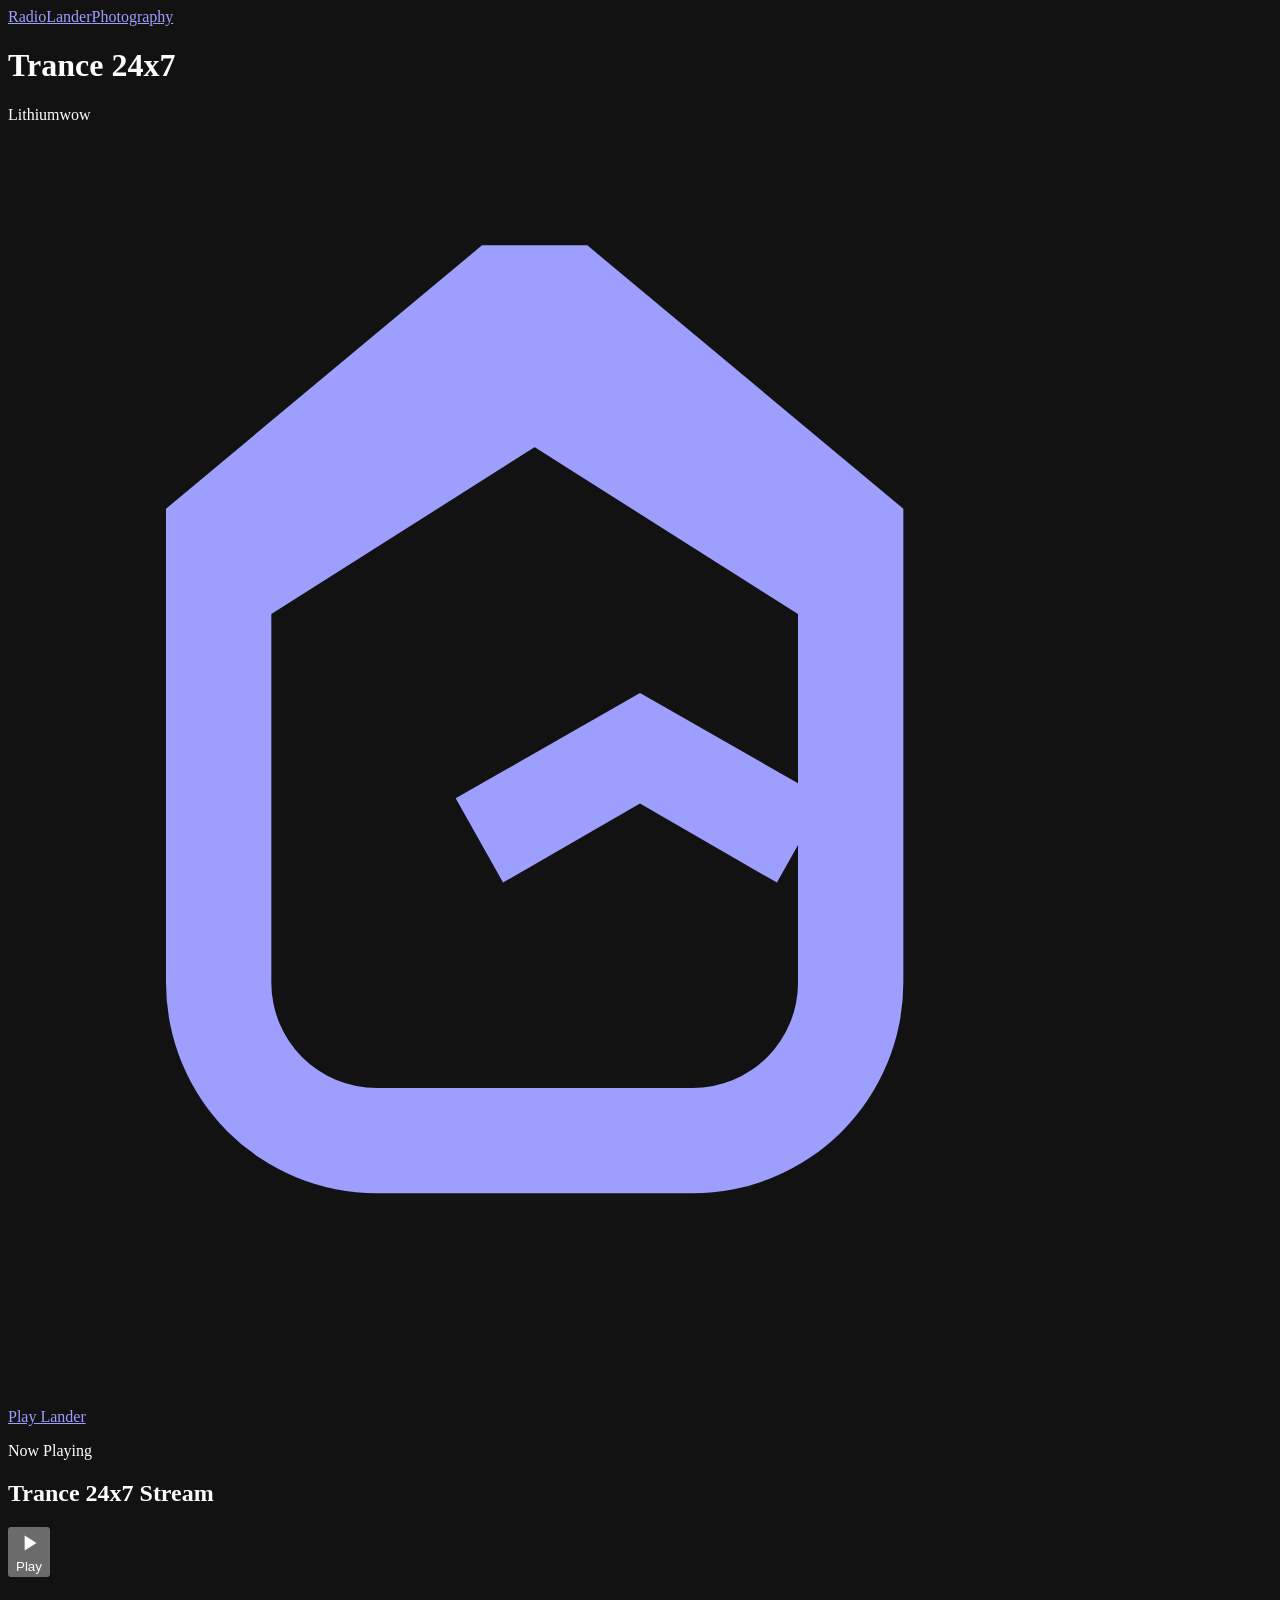
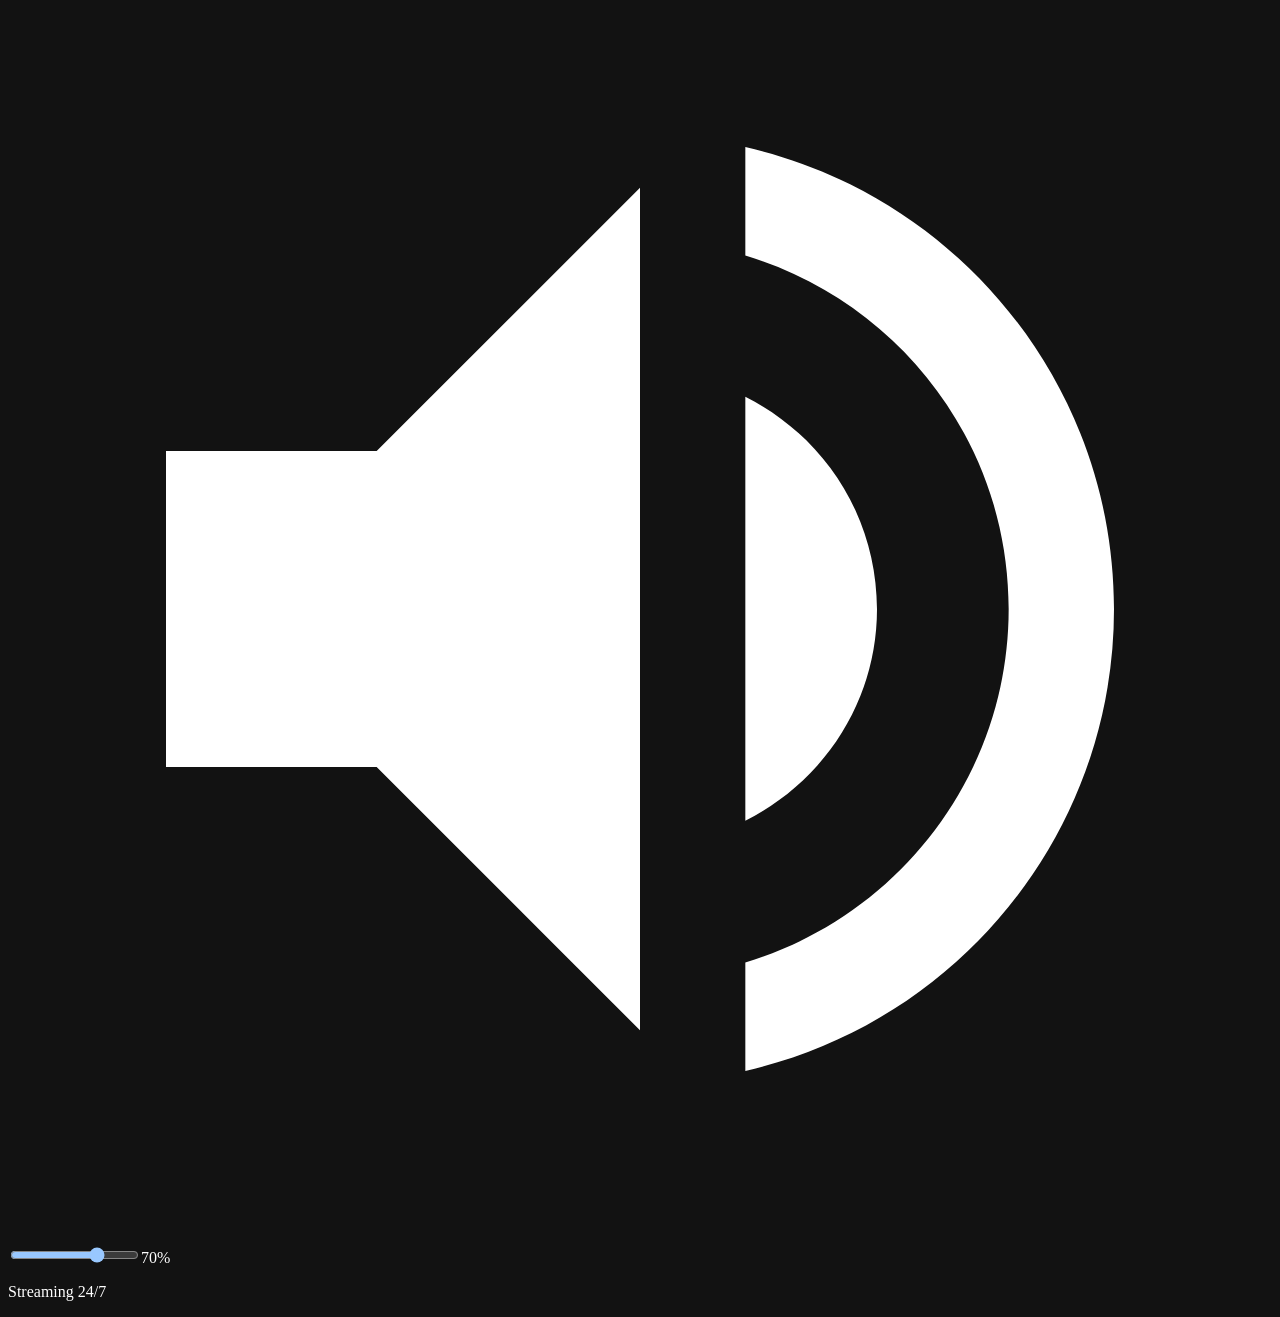
==== out/index.html @ 1a4f0532 "fix: basePath /tranceradio for GitHub Pages; theme provider and CSS - Align asset URLs with project " ====
<!DOCTYPE html><html lang="en"><head><meta charSet="utf-8"/><meta name="viewport" content="width=device-width, initial-scale=1"/><link rel="stylesheet" href="/tranceradio/_next/static/chunks/0_m266xey.7_k.css" data-precedence="next"/><link rel="preload" as="script" fetchPriority="low" href="/tranceradio/_next/static/chunks/0bzupvr5gt3k9.js"/><script src="/tranceradio/_next/static/chunks/0j5tq3g1_9.33.js" async=""></script><script src="/tranceradio/_next/static/chunks/00ilazh50sdzh.js" async=""></script><script src="/tranceradio/_next/static/chunks/turbopack-0ieqv5cq5tp~~.js" async=""></script><script src="/tranceradio/_next/static/chunks/00qyxwh5hgqh9.js" async=""></script><script src="/tranceradio/_next/static/chunks/0d3shmwh5_nmn.js" async=""></script><script src="/tranceradio/_next/static/chunks/0~9bpq4t4n9np.js" async=""></script><title>Trance 24x7 - Lithiumwow</title><meta name="description" content="Stream continuous trance music 24/7"/><meta name="generator" content="v0.app"/><link rel="icon" href="/tranceradio/icon-light-32x32.png" media="(prefers-color-scheme: light)"/><link rel="icon" href="/tranceradio/icon-dark-32x32.png" media="(prefers-color-scheme: dark)"/><link rel="icon" href="/tranceradio/icon.svg" type="image/svg+xml"/><link rel="apple-touch-icon" href="/tranceradio/apple-icon.png"/><script src="/tranceradio/_next/static/chunks/03~yq9q893hmn.js" noModule=""></script></head><body class="font-sans antialiased"><div hidden=""><!--$--><!--/$--></div><script>((a,b,c,d,e,f,g,h)=>{let i=document.documentElement,j=["light","dark"];function k(b){var c;(Array.isArray(a)?a:[a]).forEach(a=>{let c="class"===a,d=c&&f?e.map(a=>f[a]||a):e;c?(i.classList.remove(...d),i.classList.add(f&&f[b]?f[b]:b)):i.setAttribute(a,b)}),c=b,h&&j.includes(c)&&(i.style.colorScheme=c)}if(d)k(d);else try{let a=localStorage.getItem(b)||c,d=g&&"system"===a?window.matchMedia("(prefers-color-scheme: dark)").matches?"dark":"light":a;k(d)}catch(a){}})("class","theme","dark",null,["light","dark"],null,true,true)</script><nav class="fixed top-4 right-4 z-50 flex max-w-[min(100%-2rem,calc(100vw-2rem))] flex-wrap items-center justify-end gap-x-4 gap-y-2 text-sm" aria-label="Site links"><a class="text-muted-foreground transition-colors hover:text-accent" href="/tranceradio/">Radio</a><a href="https://lithiumwow.github.io/tranceradio/games/lander/" class="text-muted-foreground transition-colors hover:text-accent">Lander</a><a href="https://lithiumwow.github.io/photos/" class="text-muted-foreground transition-colors hover:text-accent">Photography</a></nav><div class="min-h-screen w-full bg-background text-foreground flex items-start justify-center p-4 py-10"><audio src="https://mscp4.live-streams.nl:8092/radio" crossorigin="anonymous" autoPlay="" playsInline="" preload="none"></audio><div class="w-full max-w-md space-y-8"><div class="text-center mb-12"><h1 class="text-5xl font-bold text-accent mb-2">Trance 24x7</h1><p class="text-lg text-muted-foreground font-light">Lithiumwow</p><a href="https://lithiumwow.github.io/tranceradio/games/lander/" class="inline-flex items-center gap-2 mt-3 text-sm text-accent hover:text-accent/80 transition-colors"><svg class="w-4 h-4" viewBox="0 0 24 24" fill="currentColor" aria-hidden="true"><path d="M11 2l6 5v9a4 4 0 01-4 4H7a4 4 0 01-4-4V7l6-5h2zm0 3.2L5 9v7a2 2 0 002 2h6a2 2 0 002-2V9l-6-3.8zM8.5 12.5l3.5-2 3.5 2-.9 1.6-2.6-1.5-2.6 1.5-.9-1.6z"></path></svg>Play Lander</a></div><div class="bg-card border border-border rounded-2xl p-8 shadow-2xl"><div class="w-full aspect-square bg-gradient-to-br from-accent/20 to-accent/5 rounded-xl mb-8 flex items-center justify-center border border-accent/10"></div><div class="text-center mb-8"><p class="text-sm text-muted-foreground uppercase tracking-wider mb-3">Now Playing</p><h2 class="text-2xl font-semibold text-card-foreground break-words">Trance 24x7 Stream</h2></div><button type="button" class="w-full bg-accent hover:bg-accent/90 text-accent-foreground font-semibold py-4 px-6 rounded-xl transition-all duration-200 flex items-center justify-center gap-3 mb-4 group active:scale-95"><svg class="w-6 h-6 group-hover:scale-110 transition-transform" fill="currentColor" viewBox="0 0 24 24"><path d="M8 5v14l11-7z"></path></svg>Play</button><div class="flex items-center gap-3"><svg class="w-5 h-5 text-muted-foreground flex-shrink-0" fill="currentColor" viewBox="0 0 24 24"><path d="M3 9v6h4l5 5V4L7 9H3zm13.5 3c0-1.77-1.02-3.29-2.5-4.03v8.05c1.48-.74 2.5-2.26 2.5-4.02zM14 3.23v2.06c2.89.86 5 3.54 5 6.71s-2.11 5.85-5 6.71v2.06c4.01-.91 7-4.49 7-8.77s-2.99-7.86-7-8.77z"></path></svg><input type="range" min="0" max="1" step="0.01" class="flex-1 h-2 bg-accent/20 rounded-lg appearance-none cursor-pointer accent-accent" value="0.7"/><span class="text-xs text-muted-foreground w-8 text-right">70<!-- -->%</span></div></div><div class="text-center mt-8 text-sm text-muted-foreground"><p>Streaming 24/7</p></div></div></div><!--$--><!--/$--><!--$!--><template data-dgst="BAILOUT_TO_CLIENT_SIDE_RENDERING"></template><!--/$--><script src="/tranceradio/_next/static/chunks/0bzupvr5gt3k9.js" id="_R_" async=""></script><script>(self.__next_f=self.__next_f||[]).push([0])</script><script>self.__next_f.push([1,"1:\"$Sreact.fragment\"\n2:I[89554,[\"/tranceradio/_next/static/chunks/00qyxwh5hgqh9.js\",\"/tranceradio/_next/static/chunks/0d3shmwh5_nmn.js\"],\"ThemeProvider\"]\n3:I[22016,[\"/tranceradio/_next/static/chunks/00qyxwh5hgqh9.js\",\"/tranceradio/_next/static/chunks/0d3shmwh5_nmn.js\"],\"\"]\n4:I[39756,[\"/tranceradio/_next/static/chunks/00qyxwh5hgqh9.js\",\"/tranceradio/_next/static/chunks/0d3shmwh5_nmn.js\"],\"default\"]\n5:I[37457,[\"/tranceradio/_next/static/chunks/00qyxwh5hgqh9.js\",\"/tranceradio/_next/static/chunks/0d3shmwh5_nmn.js\"],\"default\"]\n6:I[2355,[\"/tranceradio/_next/static/chunks/00qyxwh5hgqh9.js\",\"/tranceradio/_next/static/chunks/0d3shmwh5_nmn.js\"],\"Analytics\"]\n7:I[47257,[\"/tranceradio/_next/static/chunks/00qyxwh5hgqh9.js\",\"/tranceradio/_next/static/chunks/0d3shmwh5_nmn.js\"],\"ClientPageRoot\"]\n8:I[31713,[\"/tranceradio/_next/static/chunks/00qyxwh5hgqh9.js\",\"/tranceradio/_next/static/chunks/0d3shmwh5_nmn.js\",\"/tranceradio/_next/static/chunks/0~9bpq4t4n9np.js\"],\"default\"]\nb:I[97367,[\"/tranceradio/_next/static/chunks/00qyxwh5hgqh9.js\",\"/tranceradio/_next/static/chunks/0d3shmwh5_nmn.js\"],\"OutletBoundary\"]\nc:\"$Sreact.suspense\"\ne:I[97367,[\"/tranceradio/_next/static/chunks/00qyxwh5hgqh9.js\",\"/tranceradio/_next/static/chunks/0d3shmwh5_nmn.js\"],\"ViewportBoundary\"]\n10:I[97367,[\"/tranceradio/_next/static/chunks/00qyxwh5hgqh9.js\",\"/tranceradio/_next/static/chunks/0d3shmwh5_nmn.js\"],\"MetadataBoundary\"]\n12:I[68027,[\"/tranceradio/_next/static/chunks/00qyxwh5hgqh9.js\",\"/tranceradio/_next/static/chunks/0d3shmwh5_nmn.js\"],\"default\",1]\n:HL[\"/tranceradio/_next/static/chunks/0_m266xey.7_k.css\",\"style\"]\n"])</script><script>self.__next_f.push([1,"0:{\"P\":null,\"c\":[\"\",\"\"],\"q\":\"\",\"i\":false,\"f\":[[[\"\",{\"children\":[\"__PAGE__\",{}]},\"$undefined\",\"$undefined\",16],[[\"$\",\"$1\",\"c\",{\"children\":[[[\"$\",\"link\",\"0\",{\"rel\":\"stylesheet\",\"href\":\"/tranceradio/_next/static/chunks/0_m266xey.7_k.css\",\"precedence\":\"next\",\"crossOrigin\":\"$undefined\",\"nonce\":\"$undefined\"}],[\"$\",\"script\",\"script-0\",{\"src\":\"/tranceradio/_next/static/chunks/00qyxwh5hgqh9.js\",\"async\":true,\"nonce\":\"$undefined\"}],[\"$\",\"script\",\"script-1\",{\"src\":\"/tranceradio/_next/static/chunks/0d3shmwh5_nmn.js\",\"async\":true,\"nonce\":\"$undefined\"}]],[\"$\",\"html\",null,{\"lang\":\"en\",\"suppressHydrationWarning\":true,\"children\":[\"$\",\"body\",null,{\"className\":\"font-sans antialiased\",\"children\":[\"$\",\"$L2\",null,{\"attribute\":\"class\",\"defaultTheme\":\"dark\",\"enableSystem\":true,\"children\":[[\"$\",\"nav\",null,{\"className\":\"fixed top-4 right-4 z-50 flex max-w-[min(100%-2rem,calc(100vw-2rem))] flex-wrap items-center justify-end gap-x-4 gap-y-2 text-sm\",\"aria-label\":\"Site links\",\"children\":[[\"$\",\"$L3\",null,{\"href\":\"/\",\"className\":\"text-muted-foreground transition-colors hover:text-accent\",\"children\":\"Radio\"}],[\"$\",\"a\",null,{\"href\":\"https://lithiumwow.github.io/tranceradio/games/lander/\",\"className\":\"text-muted-foreground transition-colors hover:text-accent\",\"children\":\"Lander\"}],[\"$\",\"a\",null,{\"href\":\"https://lithiumwow.github.io/photos/\",\"className\":\"text-muted-foreground transition-colors hover:text-accent\",\"children\":\"Photography\"}]]}],[\"$\",\"$L4\",null,{\"parallelRouterKey\":\"children\",\"error\":\"$undefined\",\"errorStyles\":\"$undefined\",\"errorScripts\":\"$undefined\",\"template\":[\"$\",\"$L5\",null,{}],\"templateStyles\":\"$undefined\",\"templateScripts\":\"$undefined\",\"notFound\":[[[\"$\",\"title\",null,{\"children\":\"404: This page could not be found.\"}],[\"$\",\"div\",null,{\"style\":{\"fontFamily\":\"system-ui,\\\"Segoe UI\\\",Roboto,Helvetica,Arial,sans-serif,\\\"Apple Color Emoji\\\",\\\"Segoe UI Emoji\\\"\",\"height\":\"100vh\",\"textAlign\":\"center\",\"display\":\"flex\",\"flexDirection\":\"column\",\"alignItems\":\"center\",\"justifyContent\":\"center\"},\"children\":[\"$\",\"div\",null,{\"children\":[[\"$\",\"style\",null,{\"dangerouslySetInnerHTML\":{\"__html\":\"body{color:#000;background:#fff;margin:0}.next-error-h1{border-right:1px solid rgba(0,0,0,.3)}@media (prefers-color-scheme:dark){body{color:#fff;background:#000}.next-error-h1{border-right:1px solid rgba(255,255,255,.3)}}\"}}],[\"$\",\"h1\",null,{\"className\":\"next-error-h1\",\"style\":{\"display\":\"inline-block\",\"margin\":\"0 20px 0 0\",\"padding\":\"0 23px 0 0\",\"fontSize\":24,\"fontWeight\":500,\"verticalAlign\":\"top\",\"lineHeight\":\"49px\"},\"children\":404}],[\"$\",\"div\",null,{\"style\":{\"display\":\"inline-block\"},\"children\":[\"$\",\"h2\",null,{\"style\":{\"fontSize\":14,\"fontWeight\":400,\"lineHeight\":\"49px\",\"margin\":0},\"children\":\"This page could not be found.\"}]}]]}]}]],[]],\"forbidden\":\"$undefined\",\"unauthorized\":\"$undefined\"}],[\"$\",\"$L6\",null,{}]]}]}]}]]}],{\"children\":[[\"$\",\"$1\",\"c\",{\"children\":[[\"$\",\"$L7\",null,{\"Component\":\"$8\",\"serverProvidedParams\":{\"searchParams\":{},\"params\":{},\"promises\":[\"$@9\",\"$@a\"]}}],[[\"$\",\"script\",\"script-0\",{\"src\":\"/tranceradio/_next/static/chunks/0~9bpq4t4n9np.js\",\"async\":true,\"nonce\":\"$undefined\"}]],[\"$\",\"$Lb\",null,{\"children\":[\"$\",\"$c\",null,{\"name\":\"Next.MetadataOutlet\",\"children\":\"$@d\"}]}]]}],{},null,false,null]},null,false,null],[\"$\",\"$1\",\"h\",{\"children\":[null,[\"$\",\"$Le\",null,{\"children\":\"$Lf\"}],[\"$\",\"div\",null,{\"hidden\":true,\"children\":[\"$\",\"$L10\",null,{\"children\":[\"$\",\"$c\",null,{\"name\":\"Next.Metadata\",\"children\":\"$L11\"}]}]}],null]}],false]],\"m\":\"$undefined\",\"G\":[\"$12\",[[\"$\",\"link\",\"0\",{\"rel\":\"stylesheet\",\"href\":\"/tranceradio/_next/static/chunks/0_m266xey.7_k.css\",\"precedence\":\"next\",\"crossOrigin\":\"$undefined\",\"nonce\":\"$undefined\"}]]],\"S\":true,\"h\":null,\"s\":\"$undefined\",\"l\":\"$undefined\",\"p\":\"$undefined\",\"d\":\"$undefined\",\"b\":\"g9SaI4YKjFaupjcX9zDeh\"}\n"])</script><script>self.__next_f.push([1,"9:{}\na:\"$0:f:0:1:1:children:0:props:children:0:props:serverProvidedParams:params\"\n"])</script><script>self.__next_f.push([1,"f:[[\"$\",\"meta\",\"0\",{\"charSet\":\"utf-8\"}],[\"$\",\"meta\",\"1\",{\"name\":\"viewport\",\"content\":\"width=device-width, initial-scale=1\"}]]\n"])</script><script>self.__next_f.push([1,"13:I[27201,[\"/tranceradio/_next/static/chunks/00qyxwh5hgqh9.js\",\"/tranceradio/_next/static/chunks/0d3shmwh5_nmn.js\"],\"IconMark\"]\nd:null\n11:[[\"$\",\"title\",\"0\",{\"children\":\"Trance 24x7 - Lithiumwow\"}],[\"$\",\"meta\",\"1\",{\"name\":\"description\",\"content\":\"Stream continuous trance music 24/7\"}],[\"$\",\"meta\",\"2\",{\"name\":\"generator\",\"content\":\"v0.app\"}],[\"$\",\"link\",\"3\",{\"rel\":\"icon\",\"href\":\"/tranceradio/icon-light-32x32.png\",\"media\":\"(prefers-color-scheme: light)\"}],[\"$\",\"link\",\"4\",{\"rel\":\"icon\",\"href\":\"/tranceradio/icon-dark-32x32.png\",\"media\":\"(prefers-color-scheme: dark)\"}],[\"$\",\"link\",\"5\",{\"rel\":\"icon\",\"href\":\"/tranceradio/icon.svg\",\"type\":\"image/svg+xml\"}],[\"$\",\"link\",\"6\",{\"rel\":\"apple-touch-icon\",\"href\":\"/tranceradio/apple-icon.png\"}],[\"$\",\"$L13\",\"7\",{}]]\n"])</script></body></html>
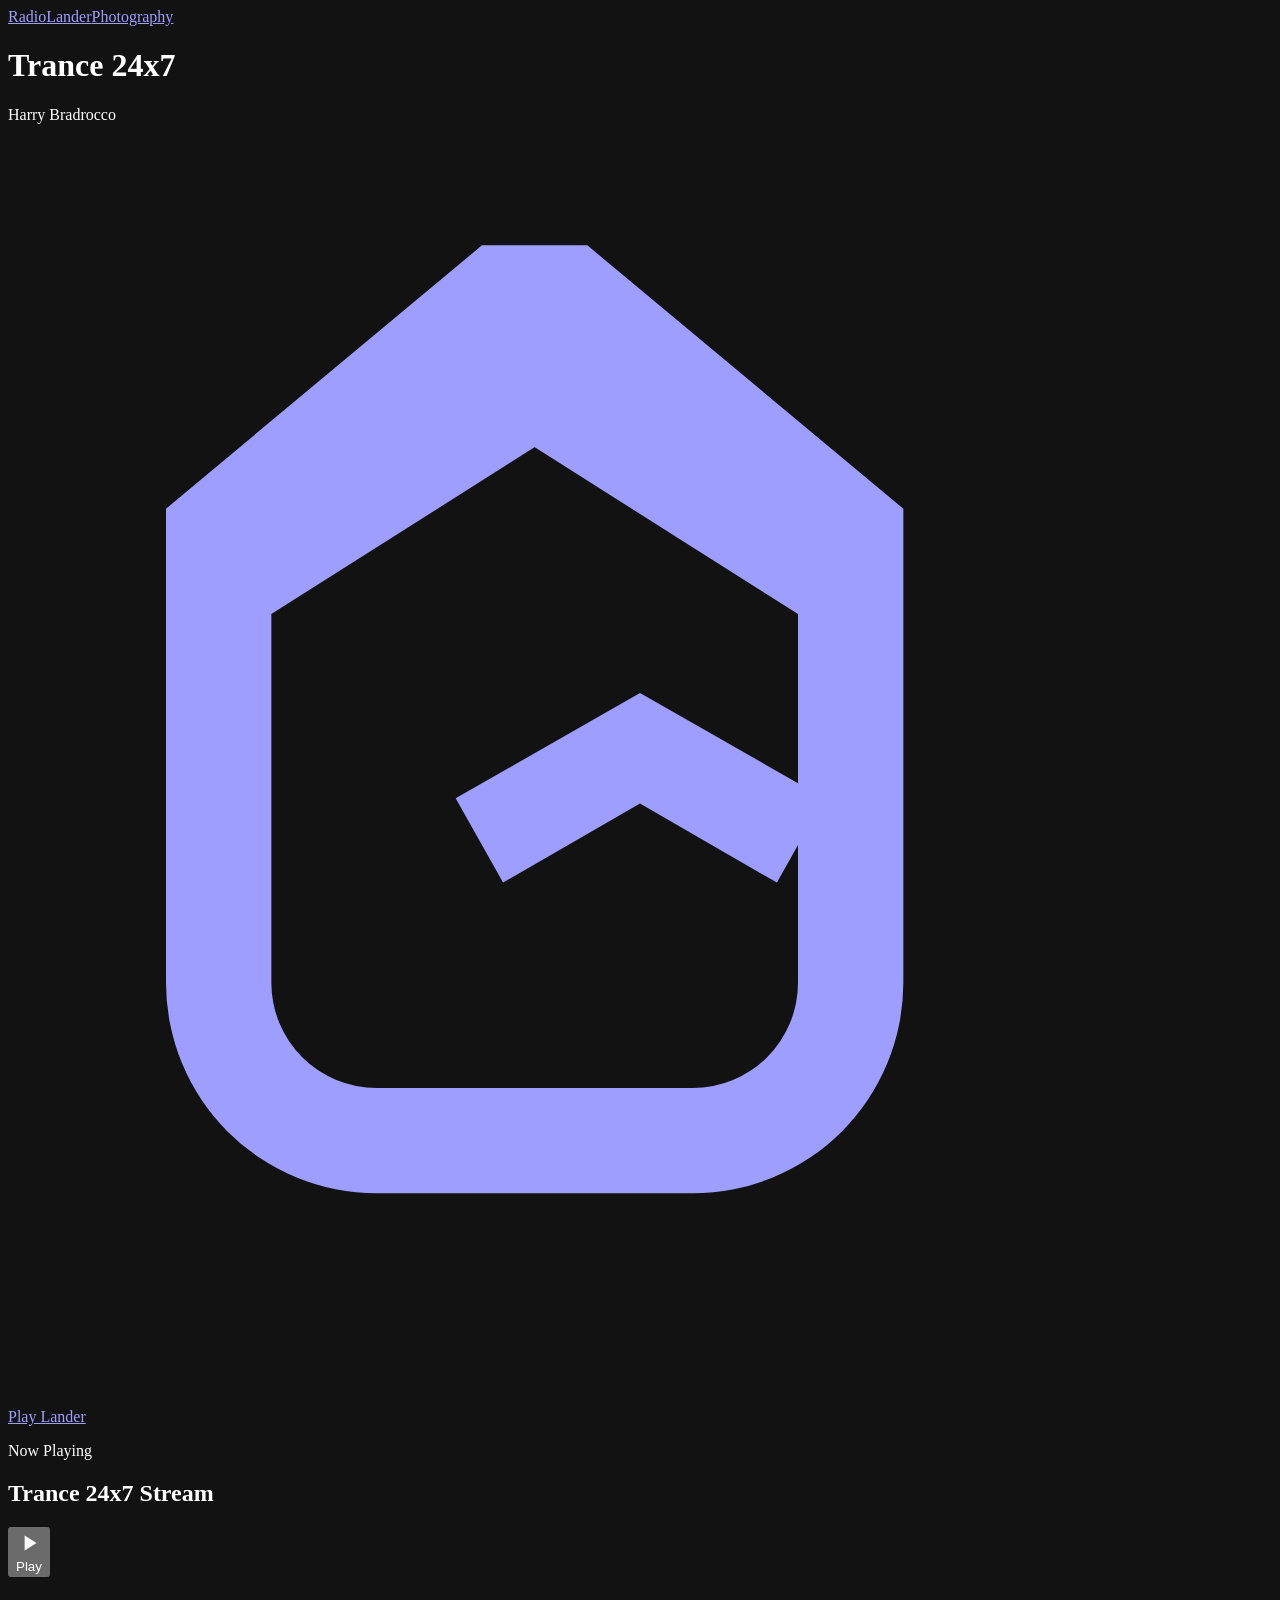
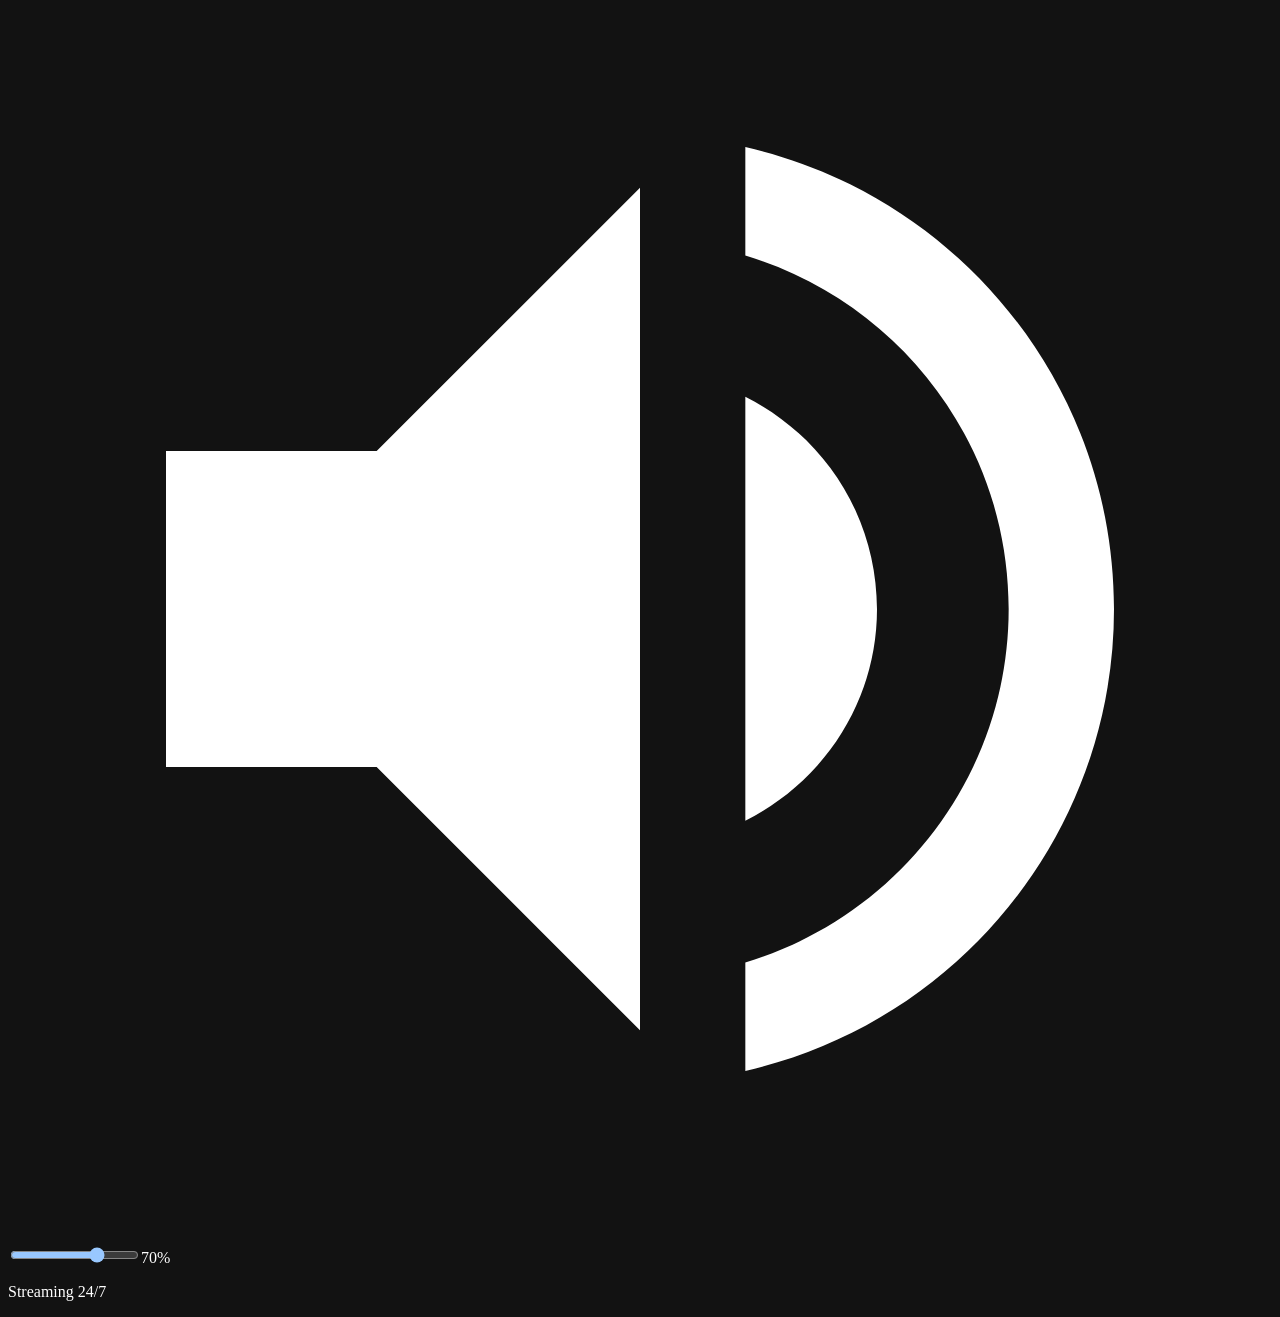
==== commit 65a4de7f: "Branding: Harry Bradrocco in radio title and player subtitle Made-with: Cursor" ====
--- a/out/index.html
+++ b/out/index.html
@@ -1 +1 @@
-<!DOCTYPE html><html lang="en"><head><meta charSet="utf-8"/><meta name="viewport" content="width=device-width, initial-scale=1"/><link rel="stylesheet" href="/tranceradio/_next/static/chunks/0_m266xey.7_k.css" data-precedence="next"/><link rel="preload" as="script" fetchPriority="low" href="/tranceradio/_next/static/chunks/0bzupvr5gt3k9.js"/><script src="/tranceradio/_next/static/chunks/0j5tq3g1_9.33.js" async=""></script><script src="/tranceradio/_next/static/chunks/00ilazh50sdzh.js" async=""></script><script src="/tranceradio/_next/static/chunks/turbopack-0ieqv5cq5tp~~.js" async=""></script><script src="/tranceradio/_next/static/chunks/00qyxwh5hgqh9.js" async=""></script><script src="/tranceradio/_next/static/chunks/0d3shmwh5_nmn.js" async=""></script><script src="/tranceradio/_next/static/chunks/0~9bpq4t4n9np.js" async=""></script><title>Trance 24x7 - Lithiumwow</title><meta name="description" content="Stream continuous trance music 24/7"/><meta name="generator" content="v0.app"/><link rel="icon" href="/tranceradio/icon-light-32x32.png" media="(prefers-color-scheme: light)"/><link rel="icon" href="/tranceradio/icon-dark-32x32.png" media="(prefers-color-scheme: dark)"/><link rel="icon" href="/tranceradio/icon.svg" type="image/svg+xml"/><link rel="apple-touch-icon" href="/tranceradio/apple-icon.png"/><script src="/tranceradio/_next/static/chunks/03~yq9q893hmn.js" noModule=""></script></head><body class="font-sans antialiased"><div hidden=""><!--$--><!--/$--></div><script>((a,b,c,d,e,f,g,h)=>{let i=document.documentElement,j=["light","dark"];function k(b){var c;(Array.isArray(a)?a:[a]).forEach(a=>{let c="class"===a,d=c&&f?e.map(a=>f[a]||a):e;c?(i.classList.remove(...d),i.classList.add(f&&f[b]?f[b]:b)):i.setAttribute(a,b)}),c=b,h&&j.includes(c)&&(i.style.colorScheme=c)}if(d)k(d);else try{let a=localStorage.getItem(b)||c,d=g&&"system"===a?window.matchMedia("(prefers-color-scheme: dark)").matches?"dark":"light":a;k(d)}catch(a){}})("class","theme","dark",null,["light","dark"],null,true,true)</script><nav class="fixed top-4 right-4 z-50 flex max-w-[min(100%-2rem,calc(100vw-2rem))] flex-wrap items-center justify-end gap-x-4 gap-y-2 text-sm" aria-label="Site links"><a class="text-muted-foreground transition-colors hover:text-accent" href="/tranceradio/">Radio</a><a href="https://lithiumwow.github.io/tranceradio/games/lander/" class="text-muted-foreground transition-colors hover:text-accent">Lander</a><a href="https://lithiumwow.github.io/photos/" class="text-muted-foreground transition-colors hover:text-accent">Photography</a></nav><div class="min-h-screen w-full bg-background text-foreground flex items-start justify-center p-4 py-10"><audio src="https://mscp4.live-streams.nl:8092/radio" crossorigin="anonymous" autoPlay="" playsInline="" preload="none"></audio><div class="w-full max-w-md space-y-8"><div class="text-center mb-12"><h1 class="text-5xl font-bold text-accent mb-2">Trance 24x7</h1><p class="text-lg text-muted-foreground font-light">Lithiumwow</p><a href="https://lithiumwow.github.io/tranceradio/games/lander/" class="inline-flex items-center gap-2 mt-3 text-sm text-accent hover:text-accent/80 transition-colors"><svg class="w-4 h-4" viewBox="0 0 24 24" fill="currentColor" aria-hidden="true"><path d="M11 2l6 5v9a4 4 0 01-4 4H7a4 4 0 01-4-4V7l6-5h2zm0 3.2L5 9v7a2 2 0 002 2h6a2 2 0 002-2V9l-6-3.8zM8.5 12.5l3.5-2 3.5 2-.9 1.6-2.6-1.5-2.6 1.5-.9-1.6z"></path></svg>Play Lander</a></div><div class="bg-card border border-border rounded-2xl p-8 shadow-2xl"><div class="w-full aspect-square bg-gradient-to-br from-accent/20 to-accent/5 rounded-xl mb-8 flex items-center justify-center border border-accent/10"></div><div class="text-center mb-8"><p class="text-sm text-muted-foreground uppercase tracking-wider mb-3">Now Playing</p><h2 class="text-2xl font-semibold text-card-foreground break-words">Trance 24x7 Stream</h2></div><button type="button" class="w-full bg-accent hover:bg-accent/90 text-accent-foreground font-semibold py-4 px-6 rounded-xl transition-all duration-200 flex items-center justify-center gap-3 mb-4 group active:scale-95"><svg class="w-6 h-6 group-hover:scale-110 transition-transform" fill="currentColor" viewBox="0 0 24 24"><path d="M8 5v14l11-7z"></path></svg>Play</button><div class="flex items-center gap-3"><svg class="w-5 h-5 text-muted-foreground flex-shrink-0" fill="currentColor" viewBox="0 0 24 24"><path d="M3 9v6h4l5 5V4L7 9H3zm13.5 3c0-1.77-1.02-3.29-2.5-4.03v8.05c1.48-.74 2.5-2.26 2.5-4.02zM14 3.23v2.06c2.89.86 5 3.54 5 6.71s-2.11 5.85-5 6.71v2.06c4.01-.91 7-4.49 7-8.77s-2.99-7.86-7-8.77z"></path></svg><input type="range" min="0" max="1" step="0.01" class="flex-1 h-2 bg-accent/20 rounded-lg appearance-none cursor-pointer accent-accent" value="0.7"/><span class="text-xs text-muted-foreground w-8 text-right">70<!-- -->%</span></div></div><div class="text-center mt-8 text-sm text-muted-foreground"><p>Streaming 24/7</p></div></div></div><!--$--><!--/$--><!--$!--><template data-dgst="BAILOUT_TO_CLIENT_SIDE_RENDERING"></template><!--/$--><script src="/tranceradio/_next/static/chunks/0bzupvr5gt3k9.js" id="_R_" async=""></script><script>(self.__next_f=self.__next_f||[]).push([0])</script><script>self.__next_f.push([1,"1:\"$Sreact.fragment\"\n2:I[89554,[\"/tranceradio/_next/static/chunks/00qyxwh5hgqh9.js\",\"/tranceradio/_next/static/chunks/0d3shmwh5_nmn.js\"],\"ThemeProvider\"]\n3:I[22016,[\"/tranceradio/_next/static/chunks/00qyxwh5hgqh9.js\",\"/tranceradio/_next/static/chunks/0d3shmwh5_nmn.js\"],\"\"]\n4:I[39756,[\"/tranceradio/_next/static/chunks/00qyxwh5hgqh9.js\",\"/tranceradio/_next/static/chunks/0d3shmwh5_nmn.js\"],\"default\"]\n5:I[37457,[\"/tranceradio/_next/static/chunks/00qyxwh5hgqh9.js\",\"/tranceradio/_next/static/chunks/0d3shmwh5_nmn.js\"],\"default\"]\n6:I[2355,[\"/tranceradio/_next/static/chunks/00qyxwh5hgqh9.js\",\"/tranceradio/_next/static/chunks/0d3shmwh5_nmn.js\"],\"Analytics\"]\n7:I[47257,[\"/tranceradio/_next/static/chunks/00qyxwh5hgqh9.js\",\"/tranceradio/_next/static/chunks/0d3shmwh5_nmn.js\"],\"ClientPageRoot\"]\n8:I[31713,[\"/tranceradio/_next/static/chunks/00qyxwh5hgqh9.js\",\"/tranceradio/_next/static/chunks/0d3shmwh5_nmn.js\",\"/tranceradio/_next/static/chunks/0~9bpq4t4n9np.js\"],\"default\"]\nb:I[97367,[\"/tranceradio/_next/static/chunks/00qyxwh5hgqh9.js\",\"/tranceradio/_next/static/chunks/0d3shmwh5_nmn.js\"],\"OutletBoundary\"]\nc:\"$Sreact.suspense\"\ne:I[97367,[\"/tranceradio/_next/static/chunks/00qyxwh5hgqh9.js\",\"/tranceradio/_next/static/chunks/0d3shmwh5_nmn.js\"],\"ViewportBoundary\"]\n10:I[97367,[\"/tranceradio/_next/static/chunks/00qyxwh5hgqh9.js\",\"/tranceradio/_next/static/chunks/0d3shmwh5_nmn.js\"],\"MetadataBoundary\"]\n12:I[68027,[\"/tranceradio/_next/static/chunks/00qyxwh5hgqh9.js\",\"/tranceradio/_next/static/chunks/0d3shmwh5_nmn.js\"],\"default\",1]\n:HL[\"/tranceradio/_next/static/chunks/0_m266xey.7_k.css\",\"style\"]\n"])</script><script>self.__next_f.push([1,"0:{\"P\":null,\"c\":[\"\",\"\"],\"q\":\"\",\"i\":false,\"f\":[[[\"\",{\"children\":[\"__PAGE__\",{}]},\"$undefined\",\"$undefined\",16],[[\"$\",\"$1\",\"c\",{\"children\":[[[\"$\",\"link\",\"0\",{\"rel\":\"stylesheet\",\"href\":\"/tranceradio/_next/static/chunks/0_m266xey.7_k.css\",\"precedence\":\"next\",\"crossOrigin\":\"$undefined\",\"nonce\":\"$undefined\"}],[\"$\",\"script\",\"script-0\",{\"src\":\"/tranceradio/_next/static/chunks/00qyxwh5hgqh9.js\",\"async\":true,\"nonce\":\"$undefined\"}],[\"$\",\"script\",\"script-1\",{\"src\":\"/tranceradio/_next/static/chunks/0d3shmwh5_nmn.js\",\"async\":true,\"nonce\":\"$undefined\"}]],[\"$\",\"html\",null,{\"lang\":\"en\",\"suppressHydrationWarning\":true,\"children\":[\"$\",\"body\",null,{\"className\":\"font-sans antialiased\",\"children\":[\"$\",\"$L2\",null,{\"attribute\":\"class\",\"defaultTheme\":\"dark\",\"enableSystem\":true,\"children\":[[\"$\",\"nav\",null,{\"className\":\"fixed top-4 right-4 z-50 flex max-w-[min(100%-2rem,calc(100vw-2rem))] flex-wrap items-center justify-end gap-x-4 gap-y-2 text-sm\",\"aria-label\":\"Site links\",\"children\":[[\"$\",\"$L3\",null,{\"href\":\"/\",\"className\":\"text-muted-foreground transition-colors hover:text-accent\",\"children\":\"Radio\"}],[\"$\",\"a\",null,{\"href\":\"https://lithiumwow.github.io/tranceradio/games/lander/\",\"className\":\"text-muted-foreground transition-colors hover:text-accent\",\"children\":\"Lander\"}],[\"$\",\"a\",null,{\"href\":\"https://lithiumwow.github.io/photos/\",\"className\":\"text-muted-foreground transition-colors hover:text-accent\",\"children\":\"Photography\"}]]}],[\"$\",\"$L4\",null,{\"parallelRouterKey\":\"children\",\"error\":\"$undefined\",\"errorStyles\":\"$undefined\",\"errorScripts\":\"$undefined\",\"template\":[\"$\",\"$L5\",null,{}],\"templateStyles\":\"$undefined\",\"templateScripts\":\"$undefined\",\"notFound\":[[[\"$\",\"title\",null,{\"children\":\"404: This page could not be found.\"}],[\"$\",\"div\",null,{\"style\":{\"fontFamily\":\"system-ui,\\\"Segoe UI\\\",Roboto,Helvetica,Arial,sans-serif,\\\"Apple Color Emoji\\\",\\\"Segoe UI Emoji\\\"\",\"height\":\"100vh\",\"textAlign\":\"center\",\"display\":\"flex\",\"flexDirection\":\"column\",\"alignItems\":\"center\",\"justifyContent\":\"center\"},\"children\":[\"$\",\"div\",null,{\"children\":[[\"$\",\"style\",null,{\"dangerouslySetInnerHTML\":{\"__html\":\"body{color:#000;background:#fff;margin:0}.next-error-h1{border-right:1px solid rgba(0,0,0,.3)}@media (prefers-color-scheme:dark){body{color:#fff;background:#000}.next-error-h1{border-right:1px solid rgba(255,255,255,.3)}}\"}}],[\"$\",\"h1\",null,{\"className\":\"next-error-h1\",\"style\":{\"display\":\"inline-block\",\"margin\":\"0 20px 0 0\",\"padding\":\"0 23px 0 0\",\"fontSize\":24,\"fontWeight\":500,\"verticalAlign\":\"top\",\"lineHeight\":\"49px\"},\"children\":404}],[\"$\",\"div\",null,{\"style\":{\"display\":\"inline-block\"},\"children\":[\"$\",\"h2\",null,{\"style\":{\"fontSize\":14,\"fontWeight\":400,\"lineHeight\":\"49px\",\"margin\":0},\"children\":\"This page could not be found.\"}]}]]}]}]],[]],\"forbidden\":\"$undefined\",\"unauthorized\":\"$undefined\"}],[\"$\",\"$L6\",null,{}]]}]}]}]]}],{\"children\":[[\"$\",\"$1\",\"c\",{\"children\":[[\"$\",\"$L7\",null,{\"Component\":\"$8\",\"serverProvidedParams\":{\"searchParams\":{},\"params\":{},\"promises\":[\"$@9\",\"$@a\"]}}],[[\"$\",\"script\",\"script-0\",{\"src\":\"/tranceradio/_next/static/chunks/0~9bpq4t4n9np.js\",\"async\":true,\"nonce\":\"$undefined\"}]],[\"$\",\"$Lb\",null,{\"children\":[\"$\",\"$c\",null,{\"name\":\"Next.MetadataOutlet\",\"children\":\"$@d\"}]}]]}],{},null,false,null]},null,false,null],[\"$\",\"$1\",\"h\",{\"children\":[null,[\"$\",\"$Le\",null,{\"children\":\"$Lf\"}],[\"$\",\"div\",null,{\"hidden\":true,\"children\":[\"$\",\"$L10\",null,{\"children\":[\"$\",\"$c\",null,{\"name\":\"Next.Metadata\",\"children\":\"$L11\"}]}]}],null]}],false]],\"m\":\"$undefined\",\"G\":[\"$12\",[[\"$\",\"link\",\"0\",{\"rel\":\"stylesheet\",\"href\":\"/tranceradio/_next/static/chunks/0_m266xey.7_k.css\",\"precedence\":\"next\",\"crossOrigin\":\"$undefined\",\"nonce\":\"$undefined\"}]]],\"S\":true,\"h\":null,\"s\":\"$undefined\",\"l\":\"$undefined\",\"p\":\"$undefined\",\"d\":\"$undefined\",\"b\":\"g9SaI4YKjFaupjcX9zDeh\"}\n"])</script><script>self.__next_f.push([1,"9:{}\na:\"$0:f:0:1:1:children:0:props:children:0:props:serverProvidedParams:params\"\n"])</script><script>self.__next_f.push([1,"f:[[\"$\",\"meta\",\"0\",{\"charSet\":\"utf-8\"}],[\"$\",\"meta\",\"1\",{\"name\":\"viewport\",\"content\":\"width=device-width, initial-scale=1\"}]]\n"])</script><script>self.__next_f.push([1,"13:I[27201,[\"/tranceradio/_next/static/chunks/00qyxwh5hgqh9.js\",\"/tranceradio/_next/static/chunks/0d3shmwh5_nmn.js\"],\"IconMark\"]\nd:null\n11:[[\"$\",\"title\",\"0\",{\"children\":\"Trance 24x7 - Lithiumwow\"}],[\"$\",\"meta\",\"1\",{\"name\":\"description\",\"content\":\"Stream continuous trance music 24/7\"}],[\"$\",\"meta\",\"2\",{\"name\":\"generator\",\"content\":\"v0.app\"}],[\"$\",\"link\",\"3\",{\"rel\":\"icon\",\"href\":\"/tranceradio/icon-light-32x32.png\",\"media\":\"(prefers-color-scheme: light)\"}],[\"$\",\"link\",\"4\",{\"rel\":\"icon\",\"href\":\"/tranceradio/icon-dark-32x32.png\",\"media\":\"(prefers-color-scheme: dark)\"}],[\"$\",\"link\",\"5\",{\"rel\":\"icon\",\"href\":\"/tranceradio/icon.svg\",\"type\":\"image/svg+xml\"}],[\"$\",\"link\",\"6\",{\"rel\":\"apple-touch-icon\",\"href\":\"/tranceradio/apple-icon.png\"}],[\"$\",\"$L13\",\"7\",{}]]\n"])</script></body></html>+<!DOCTYPE html><html lang="en"><head><meta charSet="utf-8"/><meta name="viewport" content="width=device-width, initial-scale=1"/><link rel="stylesheet" href="/tranceradio/_next/static/chunks/0_m266xey.7_k.css" data-precedence="next"/><link rel="preload" as="script" fetchPriority="low" href="/tranceradio/_next/static/chunks/0bzupvr5gt3k9.js"/><script src="/tranceradio/_next/static/chunks/0j5tq3g1_9.33.js" async=""></script><script src="/tranceradio/_next/static/chunks/00ilazh50sdzh.js" async=""></script><script src="/tranceradio/_next/static/chunks/turbopack-0ieqv5cq5tp~~.js" async=""></script><script src="/tranceradio/_next/static/chunks/00qyxwh5hgqh9.js" async=""></script><script src="/tranceradio/_next/static/chunks/0d3shmwh5_nmn.js" async=""></script><script src="/tranceradio/_next/static/chunks/0a~9m0p-0y9ja.js" async=""></script><title>Trance 24x7 - Harry Bradrocco</title><meta name="description" content="Stream continuous trance music 24/7"/><meta name="generator" content="v0.app"/><link rel="icon" href="/tranceradio/icon-light-32x32.png" media="(prefers-color-scheme: light)"/><link rel="icon" href="/tranceradio/icon-dark-32x32.png" media="(prefers-color-scheme: dark)"/><link rel="icon" href="/tranceradio/icon.svg" type="image/svg+xml"/><link rel="apple-touch-icon" href="/tranceradio/apple-icon.png"/><script src="/tranceradio/_next/static/chunks/03~yq9q893hmn.js" noModule=""></script></head><body class="font-sans antialiased"><div hidden=""><!--$--><!--/$--></div><script>((a,b,c,d,e,f,g,h)=>{let i=document.documentElement,j=["light","dark"];function k(b){var c;(Array.isArray(a)?a:[a]).forEach(a=>{let c="class"===a,d=c&&f?e.map(a=>f[a]||a):e;c?(i.classList.remove(...d),i.classList.add(f&&f[b]?f[b]:b)):i.setAttribute(a,b)}),c=b,h&&j.includes(c)&&(i.style.colorScheme=c)}if(d)k(d);else try{let a=localStorage.getItem(b)||c,d=g&&"system"===a?window.matchMedia("(prefers-color-scheme: dark)").matches?"dark":"light":a;k(d)}catch(a){}})("class","theme","dark",null,["light","dark"],null,true,true)</script><nav class="fixed top-4 right-4 z-50 flex max-w-[min(100%-2rem,calc(100vw-2rem))] flex-wrap items-center justify-end gap-x-4 gap-y-2 text-sm" aria-label="Site links"><a class="text-muted-foreground transition-colors hover:text-accent" href="/tranceradio/">Radio</a><a href="https://lithiumwow.github.io/tranceradio/games/lander/" class="text-muted-foreground transition-colors hover:text-accent">Lander</a><a href="https://lithiumwow.github.io/photos/" class="text-muted-foreground transition-colors hover:text-accent">Photography</a></nav><div class="min-h-screen w-full bg-background text-foreground flex items-start justify-center p-4 py-10"><audio src="https://mscp4.live-streams.nl:8092/radio" crossorigin="anonymous" autoPlay="" playsInline="" preload="none"></audio><div class="w-full max-w-md space-y-8"><div class="text-center mb-12"><h1 class="text-5xl font-bold text-accent mb-2">Trance 24x7</h1><p class="text-lg text-muted-foreground font-light">Harry Bradrocco</p><a href="https://lithiumwow.github.io/tranceradio/games/lander/" class="inline-flex items-center gap-2 mt-3 text-sm text-accent hover:text-accent/80 transition-colors"><svg class="w-4 h-4" viewBox="0 0 24 24" fill="currentColor" aria-hidden="true"><path d="M11 2l6 5v9a4 4 0 01-4 4H7a4 4 0 01-4-4V7l6-5h2zm0 3.2L5 9v7a2 2 0 002 2h6a2 2 0 002-2V9l-6-3.8zM8.5 12.5l3.5-2 3.5 2-.9 1.6-2.6-1.5-2.6 1.5-.9-1.6z"></path></svg>Play Lander</a></div><div class="bg-card border border-border rounded-2xl p-8 shadow-2xl"><div class="w-full aspect-square bg-gradient-to-br from-accent/20 to-accent/5 rounded-xl mb-8 flex items-center justify-center border border-accent/10"></div><div class="text-center mb-8"><p class="text-sm text-muted-foreground uppercase tracking-wider mb-3">Now Playing</p><h2 class="text-2xl font-semibold text-card-foreground break-words">Trance 24x7 Stream</h2></div><button type="button" class="w-full bg-accent hover:bg-accent/90 text-accent-foreground font-semibold py-4 px-6 rounded-xl transition-all duration-200 flex items-center justify-center gap-3 mb-4 group active:scale-95"><svg class="w-6 h-6 group-hover:scale-110 transition-transform" fill="currentColor" viewBox="0 0 24 24"><path d="M8 5v14l11-7z"></path></svg>Play</button><div class="flex items-center gap-3"><svg class="w-5 h-5 text-muted-foreground flex-shrink-0" fill="currentColor" viewBox="0 0 24 24"><path d="M3 9v6h4l5 5V4L7 9H3zm13.5 3c0-1.77-1.02-3.29-2.5-4.03v8.05c1.48-.74 2.5-2.26 2.5-4.02zM14 3.23v2.06c2.89.86 5 3.54 5 6.71s-2.11 5.85-5 6.71v2.06c4.01-.91 7-4.49 7-8.77s-2.99-7.86-7-8.77z"></path></svg><input type="range" min="0" max="1" step="0.01" class="flex-1 h-2 bg-accent/20 rounded-lg appearance-none cursor-pointer accent-accent" value="0.7"/><span class="text-xs text-muted-foreground w-8 text-right">70<!-- -->%</span></div></div><div class="text-center mt-8 text-sm text-muted-foreground"><p>Streaming 24/7</p></div></div></div><!--$--><!--/$--><!--$!--><template data-dgst="BAILOUT_TO_CLIENT_SIDE_RENDERING"></template><!--/$--><script src="/tranceradio/_next/static/chunks/0bzupvr5gt3k9.js" id="_R_" async=""></script><script>(self.__next_f=self.__next_f||[]).push([0])</script><script>self.__next_f.push([1,"1:\"$Sreact.fragment\"\n2:I[89554,[\"/tranceradio/_next/static/chunks/00qyxwh5hgqh9.js\",\"/tranceradio/_next/static/chunks/0d3shmwh5_nmn.js\"],\"ThemeProvider\"]\n3:I[22016,[\"/tranceradio/_next/static/chunks/00qyxwh5hgqh9.js\",\"/tranceradio/_next/static/chunks/0d3shmwh5_nmn.js\"],\"\"]\n4:I[39756,[\"/tranceradio/_next/static/chunks/00qyxwh5hgqh9.js\",\"/tranceradio/_next/static/chunks/0d3shmwh5_nmn.js\"],\"default\"]\n5:I[37457,[\"/tranceradio/_next/static/chunks/00qyxwh5hgqh9.js\",\"/tranceradio/_next/static/chunks/0d3shmwh5_nmn.js\"],\"default\"]\n6:I[2355,[\"/tranceradio/_next/static/chunks/00qyxwh5hgqh9.js\",\"/tranceradio/_next/static/chunks/0d3shmwh5_nmn.js\"],\"Analytics\"]\n7:I[47257,[\"/tranceradio/_next/static/chunks/00qyxwh5hgqh9.js\",\"/tranceradio/_next/static/chunks/0d3shmwh5_nmn.js\"],\"ClientPageRoot\"]\n8:I[31713,[\"/tranceradio/_next/static/chunks/00qyxwh5hgqh9.js\",\"/tranceradio/_next/static/chunks/0d3shmwh5_nmn.js\",\"/tranceradio/_next/static/chunks/0a~9m0p-0y9ja.js\"],\"default\"]\nb:I[97367,[\"/tranceradio/_next/static/chunks/00qyxwh5hgqh9.js\",\"/tranceradio/_next/static/chunks/0d3shmwh5_nmn.js\"],\"OutletBoundary\"]\nc:\"$Sreact.suspense\"\ne:I[97367,[\"/tranceradio/_next/static/chunks/00qyxwh5hgqh9.js\",\"/tranceradio/_next/static/chunks/0d3shmwh5_nmn.js\"],\"ViewportBoundary\"]\n10:I[97367,[\"/tranceradio/_next/static/chunks/00qyxwh5hgqh9.js\",\"/tranceradio/_next/static/chunks/0d3shmwh5_nmn.js\"],\"MetadataBoundary\"]\n12:I[68027,[\"/tranceradio/_next/static/chunks/00qyxwh5hgqh9.js\",\"/tranceradio/_next/static/chunks/0d3shmwh5_nmn.js\"],\"default\",1]\n:HL[\"/tranceradio/_next/static/chunks/0_m266xey.7_k.css\",\"style\"]\n"])</script><script>self.__next_f.push([1,"0:{\"P\":null,\"c\":[\"\",\"\"],\"q\":\"\",\"i\":false,\"f\":[[[\"\",{\"children\":[\"__PAGE__\",{}]},\"$undefined\",\"$undefined\",16],[[\"$\",\"$1\",\"c\",{\"children\":[[[\"$\",\"link\",\"0\",{\"rel\":\"stylesheet\",\"href\":\"/tranceradio/_next/static/chunks/0_m266xey.7_k.css\",\"precedence\":\"next\",\"crossOrigin\":\"$undefined\",\"nonce\":\"$undefined\"}],[\"$\",\"script\",\"script-0\",{\"src\":\"/tranceradio/_next/static/chunks/00qyxwh5hgqh9.js\",\"async\":true,\"nonce\":\"$undefined\"}],[\"$\",\"script\",\"script-1\",{\"src\":\"/tranceradio/_next/static/chunks/0d3shmwh5_nmn.js\",\"async\":true,\"nonce\":\"$undefined\"}]],[\"$\",\"html\",null,{\"lang\":\"en\",\"suppressHydrationWarning\":true,\"children\":[\"$\",\"body\",null,{\"className\":\"font-sans antialiased\",\"children\":[\"$\",\"$L2\",null,{\"attribute\":\"class\",\"defaultTheme\":\"dark\",\"enableSystem\":true,\"children\":[[\"$\",\"nav\",null,{\"className\":\"fixed top-4 right-4 z-50 flex max-w-[min(100%-2rem,calc(100vw-2rem))] flex-wrap items-center justify-end gap-x-4 gap-y-2 text-sm\",\"aria-label\":\"Site links\",\"children\":[[\"$\",\"$L3\",null,{\"href\":\"/\",\"className\":\"text-muted-foreground transition-colors hover:text-accent\",\"children\":\"Radio\"}],[\"$\",\"a\",null,{\"href\":\"https://lithiumwow.github.io/tranceradio/games/lander/\",\"className\":\"text-muted-foreground transition-colors hover:text-accent\",\"children\":\"Lander\"}],[\"$\",\"a\",null,{\"href\":\"https://lithiumwow.github.io/photos/\",\"className\":\"text-muted-foreground transition-colors hover:text-accent\",\"children\":\"Photography\"}]]}],[\"$\",\"$L4\",null,{\"parallelRouterKey\":\"children\",\"error\":\"$undefined\",\"errorStyles\":\"$undefined\",\"errorScripts\":\"$undefined\",\"template\":[\"$\",\"$L5\",null,{}],\"templateStyles\":\"$undefined\",\"templateScripts\":\"$undefined\",\"notFound\":[[[\"$\",\"title\",null,{\"children\":\"404: This page could not be found.\"}],[\"$\",\"div\",null,{\"style\":{\"fontFamily\":\"system-ui,\\\"Segoe UI\\\",Roboto,Helvetica,Arial,sans-serif,\\\"Apple Color Emoji\\\",\\\"Segoe UI Emoji\\\"\",\"height\":\"100vh\",\"textAlign\":\"center\",\"display\":\"flex\",\"flexDirection\":\"column\",\"alignItems\":\"center\",\"justifyContent\":\"center\"},\"children\":[\"$\",\"div\",null,{\"children\":[[\"$\",\"style\",null,{\"dangerouslySetInnerHTML\":{\"__html\":\"body{color:#000;background:#fff;margin:0}.next-error-h1{border-right:1px solid rgba(0,0,0,.3)}@media (prefers-color-scheme:dark){body{color:#fff;background:#000}.next-error-h1{border-right:1px solid rgba(255,255,255,.3)}}\"}}],[\"$\",\"h1\",null,{\"className\":\"next-error-h1\",\"style\":{\"display\":\"inline-block\",\"margin\":\"0 20px 0 0\",\"padding\":\"0 23px 0 0\",\"fontSize\":24,\"fontWeight\":500,\"verticalAlign\":\"top\",\"lineHeight\":\"49px\"},\"children\":404}],[\"$\",\"div\",null,{\"style\":{\"display\":\"inline-block\"},\"children\":[\"$\",\"h2\",null,{\"style\":{\"fontSize\":14,\"fontWeight\":400,\"lineHeight\":\"49px\",\"margin\":0},\"children\":\"This page could not be found.\"}]}]]}]}]],[]],\"forbidden\":\"$undefined\",\"unauthorized\":\"$undefined\"}],[\"$\",\"$L6\",null,{}]]}]}]}]]}],{\"children\":[[\"$\",\"$1\",\"c\",{\"children\":[[\"$\",\"$L7\",null,{\"Component\":\"$8\",\"serverProvidedParams\":{\"searchParams\":{},\"params\":{},\"promises\":[\"$@9\",\"$@a\"]}}],[[\"$\",\"script\",\"script-0\",{\"src\":\"/tranceradio/_next/static/chunks/0a~9m0p-0y9ja.js\",\"async\":true,\"nonce\":\"$undefined\"}]],[\"$\",\"$Lb\",null,{\"children\":[\"$\",\"$c\",null,{\"name\":\"Next.MetadataOutlet\",\"children\":\"$@d\"}]}]]}],{},null,false,null]},null,false,null],[\"$\",\"$1\",\"h\",{\"children\":[null,[\"$\",\"$Le\",null,{\"children\":\"$Lf\"}],[\"$\",\"div\",null,{\"hidden\":true,\"children\":[\"$\",\"$L10\",null,{\"children\":[\"$\",\"$c\",null,{\"name\":\"Next.Metadata\",\"children\":\"$L11\"}]}]}],null]}],false]],\"m\":\"$undefined\",\"G\":[\"$12\",[[\"$\",\"link\",\"0\",{\"rel\":\"stylesheet\",\"href\":\"/tranceradio/_next/static/chunks/0_m266xey.7_k.css\",\"precedence\":\"next\",\"crossOrigin\":\"$undefined\",\"nonce\":\"$undefined\"}]]],\"S\":true,\"h\":null,\"s\":\"$undefined\",\"l\":\"$undefined\",\"p\":\"$undefined\",\"d\":\"$undefined\",\"b\":\"JjkCdCXIDRuGs4fqGj8Bh\"}\n"])</script><script>self.__next_f.push([1,"9:{}\na:\"$0:f:0:1:1:children:0:props:children:0:props:serverProvidedParams:params\"\n"])</script><script>self.__next_f.push([1,"f:[[\"$\",\"meta\",\"0\",{\"charSet\":\"utf-8\"}],[\"$\",\"meta\",\"1\",{\"name\":\"viewport\",\"content\":\"width=device-width, initial-scale=1\"}]]\n"])</script><script>self.__next_f.push([1,"13:I[27201,[\"/tranceradio/_next/static/chunks/00qyxwh5hgqh9.js\",\"/tranceradio/_next/static/chunks/0d3shmwh5_nmn.js\"],\"IconMark\"]\nd:null\n11:[[\"$\",\"title\",\"0\",{\"children\":\"Trance 24x7 - Harry Bradrocco\"}],[\"$\",\"meta\",\"1\",{\"name\":\"description\",\"content\":\"Stream continuous trance music 24/7\"}],[\"$\",\"meta\",\"2\",{\"name\":\"generator\",\"content\":\"v0.app\"}],[\"$\",\"link\",\"3\",{\"rel\":\"icon\",\"href\":\"/tranceradio/icon-light-32x32.png\",\"media\":\"(prefers-color-scheme: light)\"}],[\"$\",\"link\",\"4\",{\"rel\":\"icon\",\"href\":\"/tranceradio/icon-dark-32x32.png\",\"media\":\"(prefers-color-scheme: dark)\"}],[\"$\",\"link\",\"5\",{\"rel\":\"icon\",\"href\":\"/tranceradio/icon.svg\",\"type\":\"image/svg+xml\"}],[\"$\",\"link\",\"6\",{\"rel\":\"apple-touch-icon\",\"href\":\"/tranceradio/apple-icon.png\"}],[\"$\",\"$L13\",\"7\",{}]]\n"])</script></body></html>
